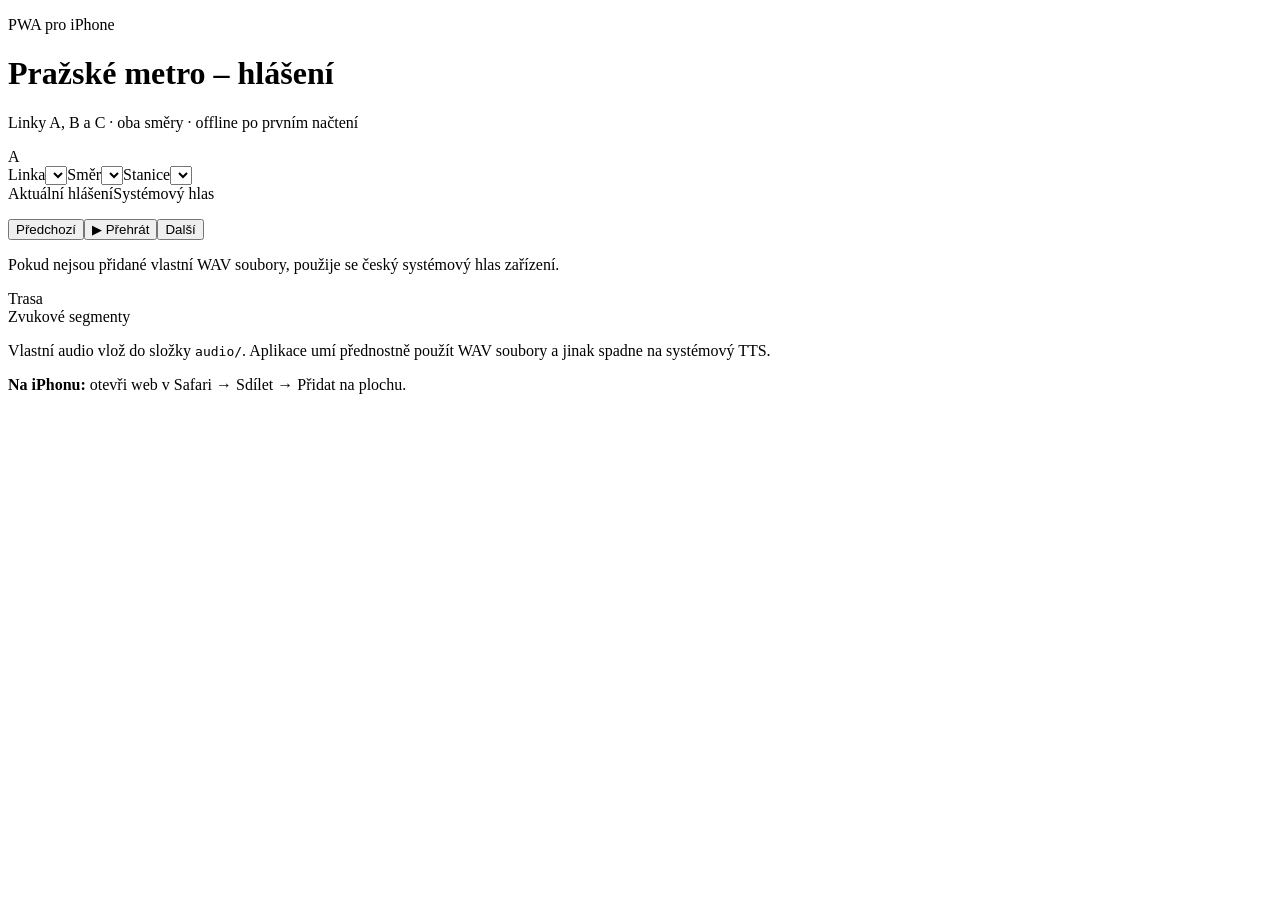
==== index.html @ fe3e3214 "Add PWA page" ====
<!doctype html>
<html lang="cs">
<head>
  <meta charset="utf-8" />
  <meta name="viewport" content="width=device-width, initial-scale=1, viewport-fit=cover" />
  <meta name="theme-color" content="#111827" />
  <meta name="apple-mobile-web-app-capable" content="yes" />
  <meta name="apple-mobile-web-app-status-bar-style" content="black-translucent" />
  <meta name="apple-mobile-web-app-title" content="Metro hlášení" />
  <link rel="manifest" href="manifest.webmanifest" />
  <link rel="apple-touch-icon" href="icons/icon-192.png" />
  <link rel="stylesheet" href="styles.css" />
  <title>Pražské metro – hlášení</title>
</head>
<body>
  <main class="app-shell">
    <header class="hero"><div><p class="eyebrow">PWA pro iPhone</p><h1>Pražské metro – hlášení</h1><p class="muted">Linky A, B a C · oba směry · offline po prvním načtení</p></div><div id="lineBadge" class="line-badge">A</div></header>
    <section class="panel controls"><label>Linka<select id="lineSelect"></select></label><label>Směr<select id="directionSelect"></select></label><label>Stanice<select id="stationSelect"></select></label></section>
    <section class="panel announcement-panel"><div class="panel-head"><span>Aktuální hlášení</span><span id="audioMode" class="chip">Systémový hlas</span></div><p id="announcementText" class="announcement"></p><div class="button-row"><button id="prevBtn" class="secondary">Předchozí</button><button id="playBtn" class="primary">▶ Přehrát</button><button id="nextBtn" class="secondary">Další</button></div><p id="status" class="muted small">Pokud nejsou přidané vlastní WAV soubory, použije se český systémový hlas zařízení.</p></section>
    <section class="panel"><div class="panel-head"><span>Trasa</span><span id="stationCount" class="chip"></span></div><div id="routeList" class="route-list"></div></section>
    <section class="panel"><div class="panel-head"><span>Zvukové segmenty</span></div><div id="sequence" class="sequence"></div><p class="muted small">Vlastní audio vlož do složky <code>audio/</code>. Aplikace umí přednostně použít WAV soubory a jinak spadne na systémový TTS.</p></section>
    <section class="install-note"><strong>Na iPhonu:</strong> otevři web v Safari → Sdílet → Přidat na plochu.</section>
  </main><script src="app.js"></script>
</body></html>
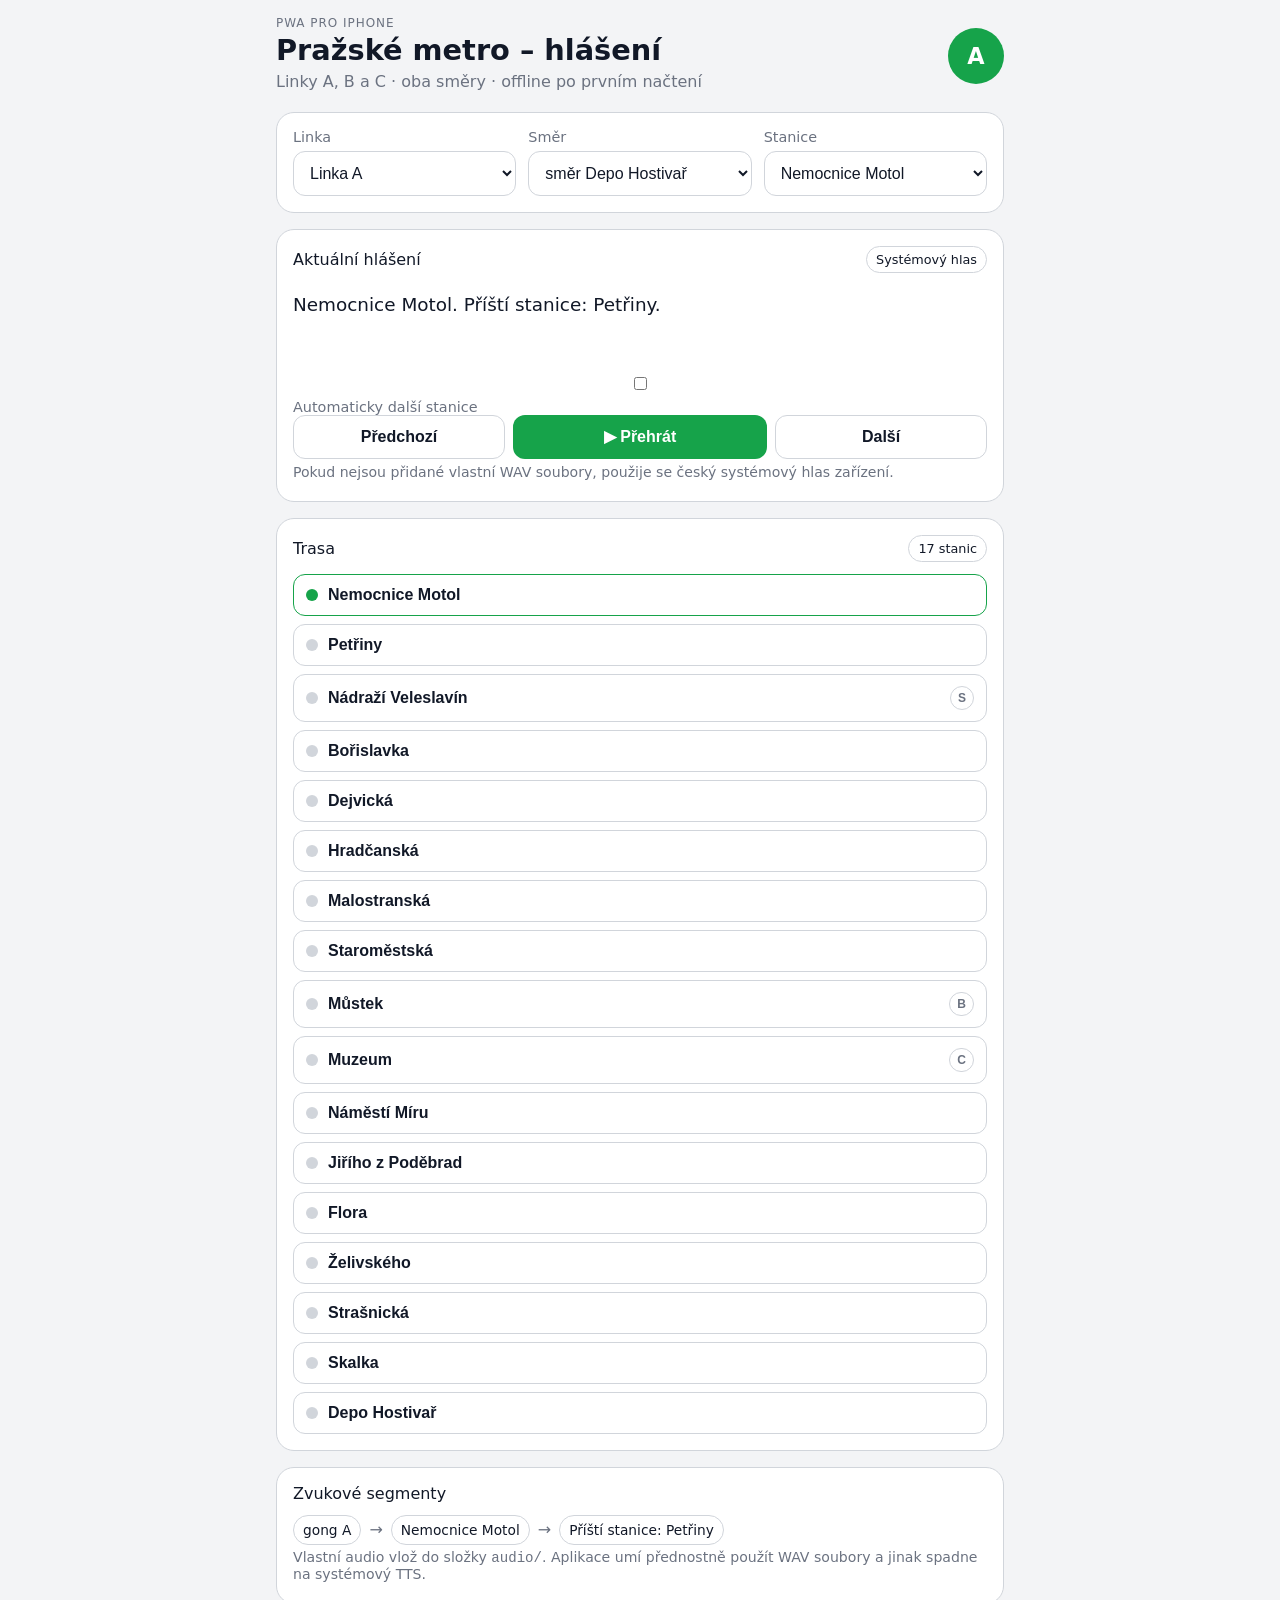
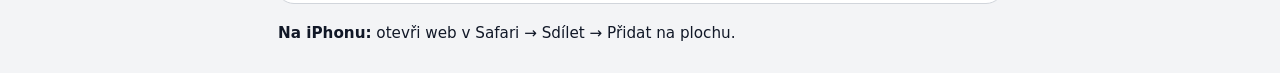
==== commit e5d639b5: "Add auto-next station toggle" ====
--- a/index.html
+++ b/index.html
@@ -16,7 +16,7 @@
   <main class="app-shell">
     <header class="hero"><div><p class="eyebrow">PWA pro iPhone</p><h1>Pražské metro – hlášení</h1><p class="muted">Linky A, B a C · oba směry · offline po prvním načtení</p></div><div id="lineBadge" class="line-badge">A</div></header>
     <section class="panel controls"><label>Linka<select id="lineSelect"></select></label><label>Směr<select id="directionSelect"></select></label><label>Stanice<select id="stationSelect"></select></label></section>
-    <section class="panel announcement-panel"><div class="panel-head"><span>Aktuální hlášení</span><span id="audioMode" class="chip">Systémový hlas</span></div><p id="announcementText" class="announcement"></p><div class="button-row"><button id="prevBtn" class="secondary">Předchozí</button><button id="playBtn" class="primary">▶ Přehrát</button><button id="nextBtn" class="secondary">Další</button></div><p id="status" class="muted small">Pokud nejsou přidané vlastní WAV soubory, použije se český systémový hlas zařízení.</p></section>
+    <section class="panel announcement-panel"><div class="panel-head"><span>Aktuální hlášení</span><span id="audioMode" class="chip">Systémový hlas</span></div><p id="announcementText" class="announcement"></p><label class="auto-next"><input id="autoNext" type="checkbox" /> Automaticky další stanice</label><div class="button-row"><button id="prevBtn" class="secondary">Předchozí</button><button id="playBtn" class="primary">▶ Přehrát</button><button id="nextBtn" class="secondary">Další</button></div><p id="status" class="muted small">Pokud nejsou přidané vlastní WAV soubory, použije se český systémový hlas zařízení.</p></section>
     <section class="panel"><div class="panel-head"><span>Trasa</span><span id="stationCount" class="chip"></span></div><div id="routeList" class="route-list"></div></section>
     <section class="panel"><div class="panel-head"><span>Zvukové segmenty</span></div><div id="sequence" class="sequence"></div><p class="muted small">Vlastní audio vlož do složky <code>audio/</code>. Aplikace umí přednostně použít WAV soubory a jinak spadne na systémový TTS.</p></section>
     <section class="install-note"><strong>Na iPhonu:</strong> otevři web v Safari → Sdílet → Přidat na plochu.</section>
--- a/styles.css
+++ b/styles.css
@@ -0,0 +1 @@
+:root{color-scheme:light dark;--bg:#f3f4f6;--panel:#fff;--text:#111827;--muted:#6b7280;--border:#d1d5db;--accent:#0ea5e9;--accentText:#fff}@media(prefers-color-scheme:dark){:root{--bg:#0b1020;--panel:#111827;--text:#f9fafb;--muted:#9ca3af;--border:#374151}}*{box-sizing:border-box}body{margin:0;font-family:-apple-system,BlinkMacSystemFont,"SF Pro Text",system-ui,sans-serif;background:var(--bg);color:var(--text)}.app-shell{max-width:760px;margin:0 auto;padding:calc(16px + env(safe-area-inset-top)) 16px calc(24px + env(safe-area-inset-bottom));display:grid;gap:16px}.hero{display:flex;align-items:center;justify-content:space-between;gap:16px}.hero h1{margin:.2rem 0;font-size:1.8rem}.eyebrow{margin:0;text-transform:uppercase;letter-spacing:.08em;font-size:.75rem;color:var(--muted)}.muted{color:var(--muted);margin:.3rem 0}.small{font-size:.88rem}.line-badge{width:56px;height:56px;border-radius:50%;display:grid;place-items:center;font-weight:700;font-size:1.4rem;background:var(--accent);color:var(--accentText);flex:0 0 auto}.panel{background:var(--panel);border:1px solid var(--border);border-radius:18px;padding:16px}.controls{display:grid;gap:12px;grid-template-columns:repeat(3,minmax(0,1fr))}label{font-size:.9rem;color:var(--muted);display:grid;gap:6px}select{width:100%;padding:12px;border-radius:12px;border:1px solid var(--border);background:var(--panel);color:var(--text);font-size:1rem}.panel-head{display:flex;justify-content:space-between;align-items:center;gap:12px;margin-bottom:12px}.chip{font-size:.8rem;padding:5px 9px;border-radius:999px;border:1px solid var(--border)}.announcement{font-size:1.15rem;line-height:1.5;min-height:3.5em}.button-row{display:grid;grid-template-columns:1fr 1.2fr 1fr;gap:8px}button{border:0;border-radius:12px;padding:12px 14px;font-size:1rem;font-weight:600}.primary{background:var(--accent);color:var(--accentText)}.secondary{background:transparent;color:var(--text);border:1px solid var(--border)}.route-list{display:grid;gap:8px}.route-item{display:flex;align-items:center;gap:10px;width:100%;padding:11px 12px;border-radius:12px;border:1px solid var(--border);background:transparent;color:var(--text);text-align:left}.route-dot{width:12px;height:12px;border-radius:50%;background:var(--border);flex:0 0 auto}.route-item.active{border-color:var(--accent)}.route-item.active .route-dot{background:var(--accent)}.route-name{flex:1}.transfer{font-size:.75rem;padding:4px 7px;border-radius:999px;border:1px solid var(--border);color:var(--muted)}.sequence{display:flex;flex-wrap:wrap;gap:8px;align-items:center}.segment{font-size:.86rem;padding:6px 9px;border-radius:999px;border:1px solid var(--border)}.arrow{color:var(--muted)}.install-note{font-size:.95rem;padding:4px 2px 8px}code{font-family:ui-monospace,SFMono-Regular,Menlo,monospace}@media(max-width:620px){.controls{grid-template-columns:1fr}.button-row{grid-template-columns:1fr}.hero h1{font-size:1.5rem}}
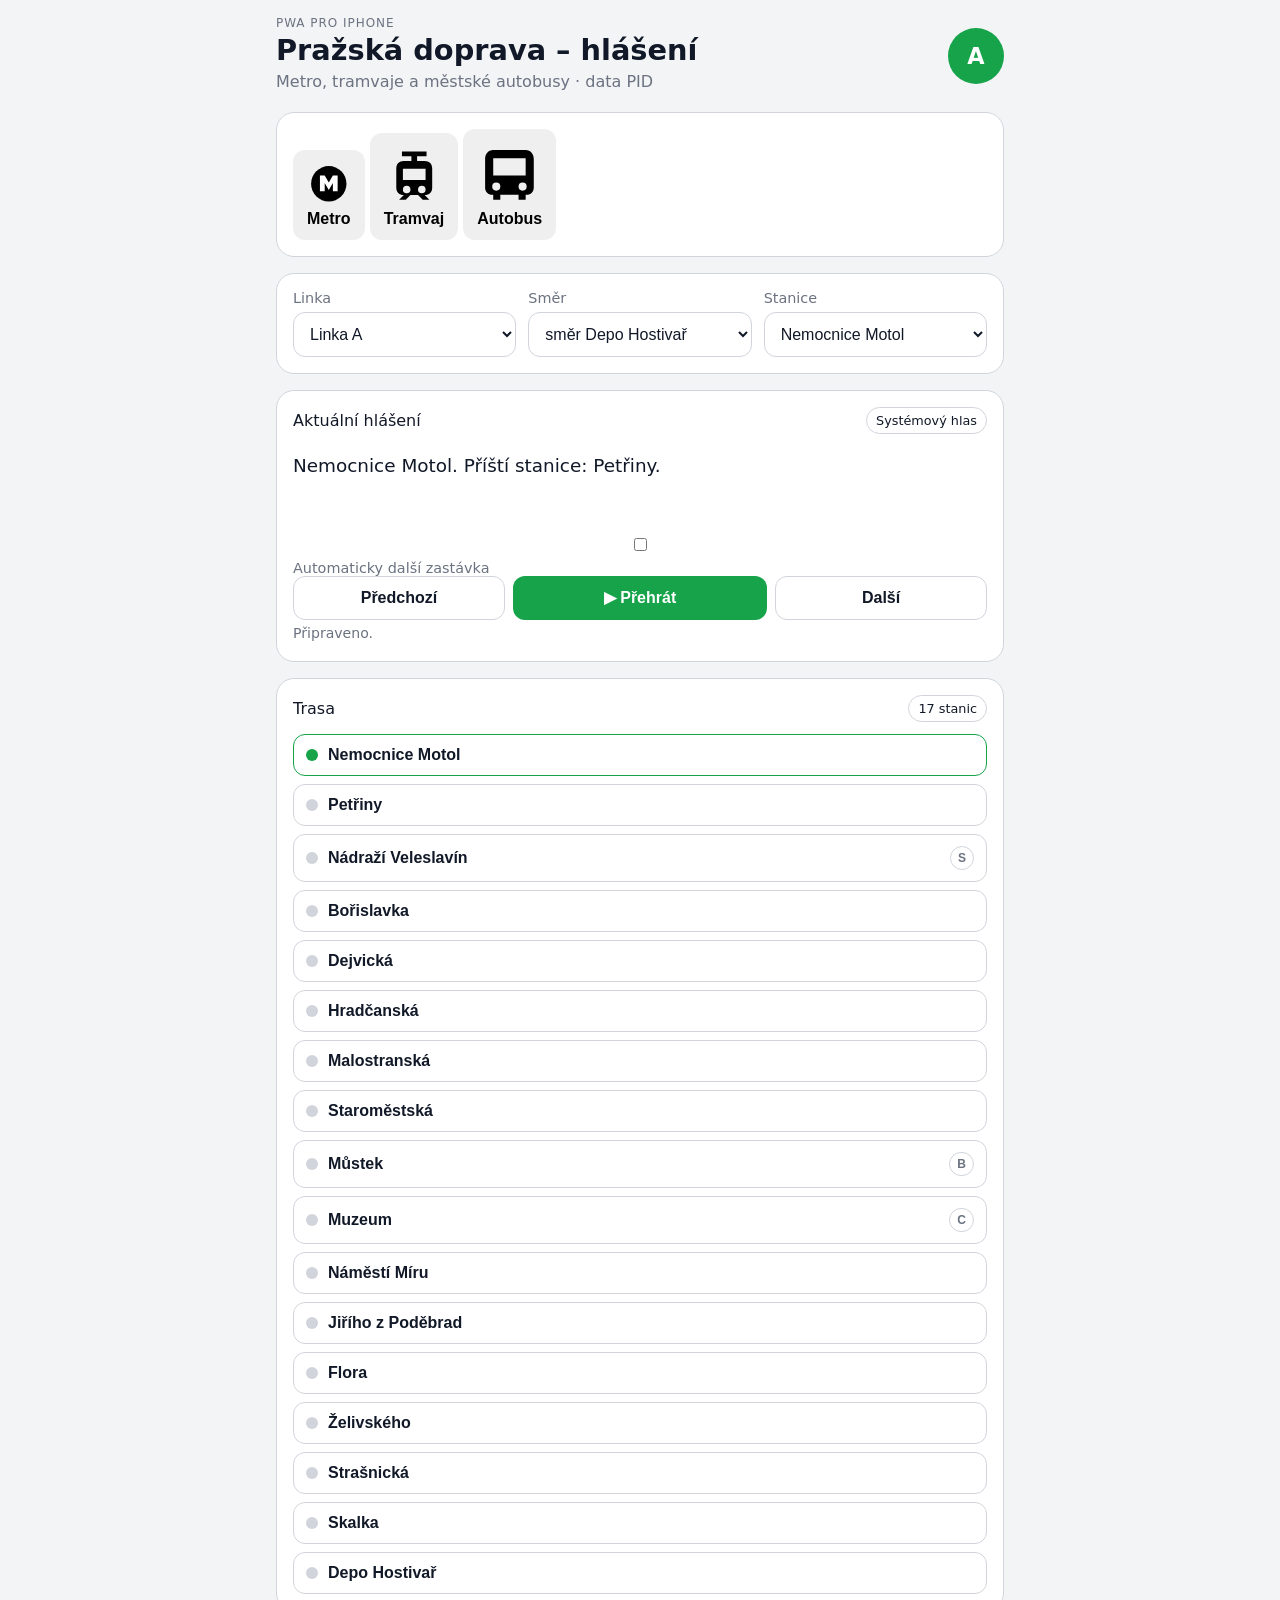
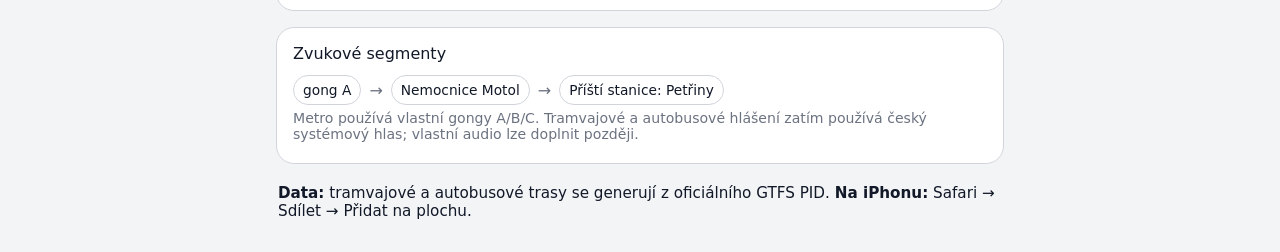
==== commit e2c6a803: "Add pictogram transport mode selector" ====
--- a/index.html
+++ b/index.html
@@ -6,19 +6,34 @@
   <meta name="theme-color" content="#111827" />
   <meta name="apple-mobile-web-app-capable" content="yes" />
   <meta name="apple-mobile-web-app-status-bar-style" content="black-translucent" />
-  <meta name="apple-mobile-web-app-title" content="Metro hlášení" />
+  <meta name="apple-mobile-web-app-title" content="Pražská doprava" />
   <link rel="manifest" href="manifest.webmanifest" />
   <link rel="apple-touch-icon" href="icons/icon-192.png" />
   <link rel="stylesheet" href="styles.css" />
-  <title>Pražské metro – hlášení</title>
+  <title>Pražská doprava – hlášení</title>
 </head>
 <body>
   <main class="app-shell">
-    <header class="hero"><div><p class="eyebrow">PWA pro iPhone</p><h1>Pražské metro – hlášení</h1><p class="muted">Linky A, B a C · oba směry · offline po prvním načtení</p></div><div id="lineBadge" class="line-badge">A</div></header>
-    <section class="panel controls"><label>Linka<select id="lineSelect"></select></label><label>Směr<select id="directionSelect"></select></label><label>Stanice<select id="stationSelect"></select></label></section>
-    <section class="panel announcement-panel"><div class="panel-head"><span>Aktuální hlášení</span><span id="audioMode" class="chip">Systémový hlas</span></div><p id="announcementText" class="announcement"></p><label class="auto-next"><input id="autoNext" type="checkbox" /> Automaticky další stanice</label><div class="button-row"><button id="prevBtn" class="secondary">Předchozí</button><button id="playBtn" class="primary">▶ Přehrát</button><button id="nextBtn" class="secondary">Další</button></div><p id="status" class="muted small">Pokud nejsou přidané vlastní WAV soubory, použije se český systémový hlas zařízení.</p></section>
+    <header class="hero"><div><p class="eyebrow">PWA pro iPhone</p><h1>Pražská doprava – hlášení</h1><p class="muted">Metro, tramvaje a městské autobusy · data PID</p></div><div id="lineBadge" class="line-badge">A</div></header>
+
+    <section class="panel mode-panel" aria-label="Dopravní prostředek">
+      <div class="mode-picker">
+        <button class="mode-btn active" data-mode="metro" type="button" aria-label="Metro">
+          <svg viewBox="0 0 64 64" aria-hidden="true"><circle cx="32" cy="32" r="26" fill="currentColor"/><path d="M19 43V20h7l6 10 6-10h7v23h-7V31l-6 10-6-10v12z" fill="white"/></svg><span>Metro</span>
+        </button>
+        <button class="mode-btn" data-mode="tram" type="button" aria-label="Tramvaj">
+          <svg viewBox="0 0 64 64" aria-hidden="true"><path d="M19 7h26v5H35v5h8c5 0 8 3 8 8v20c0 5-3 8-8 8l5 5h-7l-5-5h-8l-5 5h-7l5-5c-5 0-8-3-8-8V25c0-5 3-8 8-8h8v-5H19zm1 18v12h24V25zm4 18a4 4 0 1 0 0 8 4 4 0 0 0 0-8m16 0a4 4 0 1 0 0 8 4 4 0 0 0 0-8" fill="currentColor"/></svg><span>Tramvaj</span>
+        </button>
+        <button class="mode-btn" data-mode="bus" type="button" aria-label="Autobus">
+          <svg viewBox="0 0 64 64" aria-hidden="true"><path d="M16 9h32c5 0 8 4 8 9v28c0 4-3 7-7 7h-1v5h-7v-5H23v5h-7v-5h-1c-4 0-7-3-7-7V18c0-5 3-9 8-9m0 8v17h32V17zm3 24a4 4 0 1 0 0 8 4 4 0 0 0 0-8m26 0a4 4 0 1 0 0 8 4 4 0 0 0 0-8" fill="currentColor"/></svg><span>Autobus</span>
+        </button>
+      </div>
+    </section>
+
+    <section class="panel controls"><label>Linka<select id="lineSelect"></select></label><label>Směr<select id="directionSelect"></select></label><label id="stopLabel">Stanice<select id="stationSelect"></select></label></section>
+    <section class="panel announcement-panel"><div class="panel-head"><span>Aktuální hlášení</span><span id="audioMode" class="chip">Systémový hlas</span></div><p id="announcementText" class="announcement"></p><label class="auto-next"><input id="autoNext" type="checkbox" /> Automaticky další zastávka</label><div class="button-row"><button id="prevBtn" class="secondary">Předchozí</button><button id="playBtn" class="primary">▶ Přehrát</button><button id="nextBtn" class="secondary">Další</button></div><p id="status" class="muted small">Připraveno.</p></section>
     <section class="panel"><div class="panel-head"><span>Trasa</span><span id="stationCount" class="chip"></span></div><div id="routeList" class="route-list"></div></section>
-    <section class="panel"><div class="panel-head"><span>Zvukové segmenty</span></div><div id="sequence" class="sequence"></div><p class="muted small">Vlastní audio vlož do složky <code>audio/</code>. Aplikace umí přednostně použít WAV soubory a jinak spadne na systémový TTS.</p></section>
-    <section class="install-note"><strong>Na iPhonu:</strong> otevři web v Safari → Sdílet → Přidat na plochu.</section>
+    <section class="panel"><div class="panel-head"><span>Zvukové segmenty</span></div><div id="sequence" class="sequence"></div><p class="muted small">Metro používá vlastní gongy A/B/C. Tramvajové a autobusové hlášení zatím používá český systémový hlas; vlastní audio lze doplnit později.</p></section>
+    <section class="install-note"><strong>Data:</strong> tramvajové a autobusové trasy se generují z oficiálního GTFS PID. <strong>Na iPhonu:</strong> Safari → Sdílet → Přidat na plochu.</section>
   </main><script src="app.js"></script>
 </body></html>
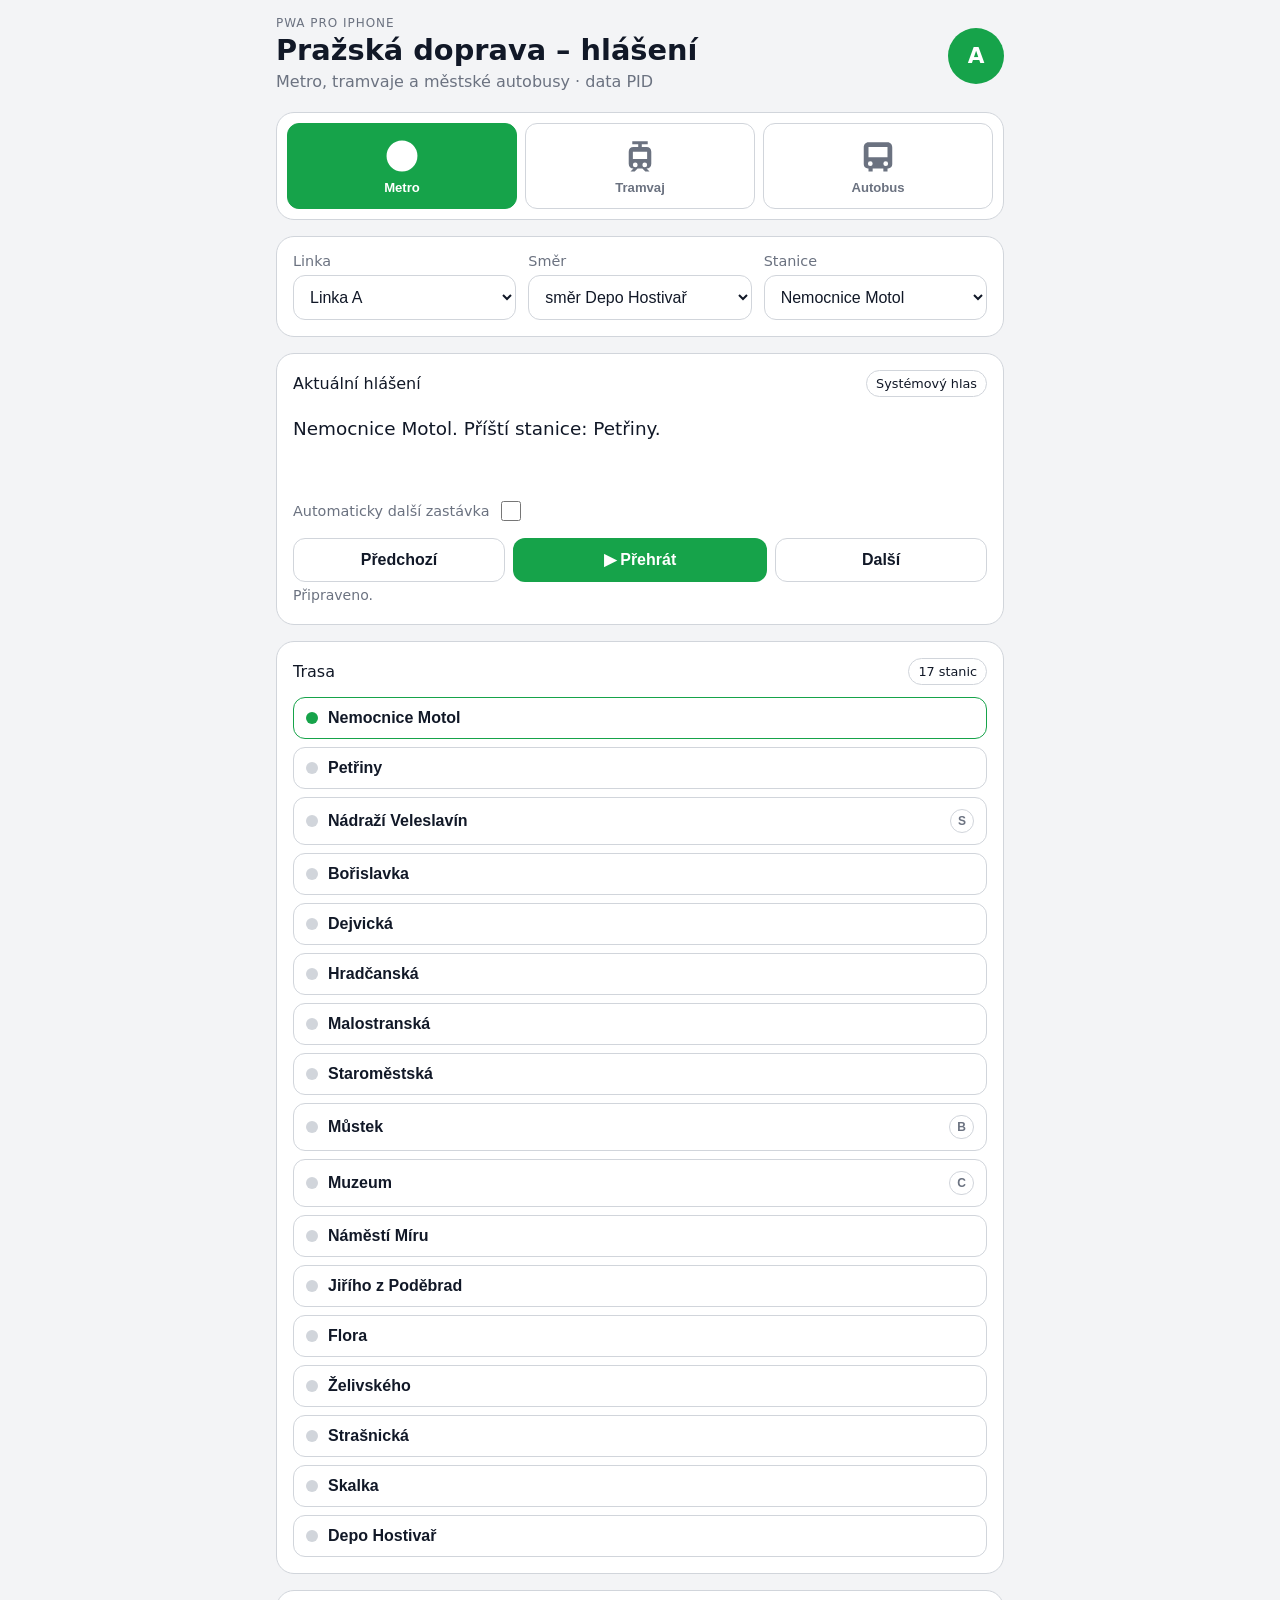
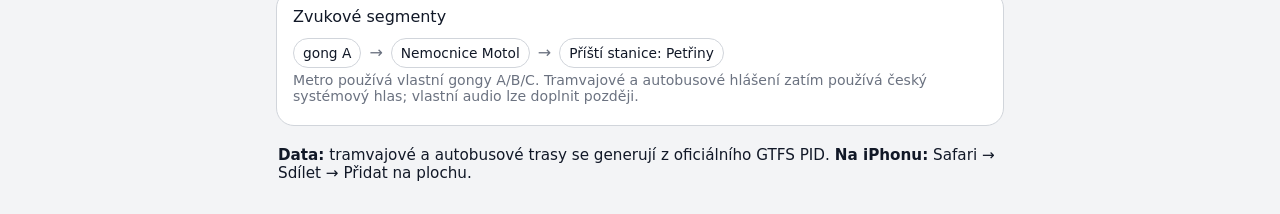
==== commit 67a97485: "Use iOS-style auto-next switch" ====
--- a/index.html
+++ b/index.html
@@ -31,7 +31,7 @@
     </section>
 
     <section class="panel controls"><label>Linka<select id="lineSelect"></select></label><label>Směr<select id="directionSelect"></select></label><label id="stopLabel">Stanice<select id="stationSelect"></select></label></section>
-    <section class="panel announcement-panel"><div class="panel-head"><span>Aktuální hlášení</span><span id="audioMode" class="chip">Systémový hlas</span></div><p id="announcementText" class="announcement"></p><label class="auto-next"><input id="autoNext" type="checkbox" /> Automaticky další zastávka</label><div class="button-row"><button id="prevBtn" class="secondary">Předchozí</button><button id="playBtn" class="primary">▶ Přehrát</button><button id="nextBtn" class="secondary">Další</button></div><p id="status" class="muted small">Připraveno.</p></section>
+    <section class="panel announcement-panel"><div class="panel-head"><span>Aktuální hlášení</span><span id="audioMode" class="chip">Systémový hlas</span></div><p id="announcementText" class="announcement"></p><label class="auto-next"><span>Automaticky další zastávka</span><span class="ios-switch"><input id="autoNext" type="checkbox" role="switch" aria-label="Automaticky další zastávka"/><span class="ios-slider" aria-hidden="true"></span></span></label><div class="button-row"><button id="prevBtn" class="secondary">Předchozí</button><button id="playBtn" class="primary">▶ Přehrát</button><button id="nextBtn" class="secondary">Další</button></div><p id="status" class="muted small">Připraveno.</p></section>
     <section class="panel"><div class="panel-head"><span>Trasa</span><span id="stationCount" class="chip"></span></div><div id="routeList" class="route-list"></div></section>
     <section class="panel"><div class="panel-head"><span>Zvukové segmenty</span></div><div id="sequence" class="sequence"></div><p class="muted small">Metro používá vlastní gongy A/B/C. Tramvajové a autobusové hlášení zatím používá český systémový hlas; vlastní audio lze doplnit později.</p></section>
     <section class="install-note"><strong>Data:</strong> tramvajové a autobusové trasy se generují z oficiálního GTFS PID. <strong>Na iPhonu:</strong> Safari → Sdílet → Přidat na plochu.</section>
--- a/styles.css
+++ b/styles.css
@@ -1 +1 @@
-:root{color-scheme:light dark;--bg:#f3f4f6;--panel:#fff;--text:#111827;--muted:#6b7280;--border:#d1d5db;--accent:#0ea5e9;--accentText:#fff}@media(prefers-color-scheme:dark){:root{--bg:#0b1020;--panel:#111827;--text:#f9fafb;--muted:#9ca3af;--border:#374151}}*{box-sizing:border-box}body{margin:0;font-family:-apple-system,BlinkMacSystemFont,"SF Pro Text",system-ui,sans-serif;background:var(--bg);color:var(--text)}.app-shell{max-width:760px;margin:0 auto;padding:calc(16px + env(safe-area-inset-top)) 16px calc(24px + env(safe-area-inset-bottom));display:grid;gap:16px}.hero{display:flex;align-items:center;justify-content:space-between;gap:16px}.hero h1{margin:.2rem 0;font-size:1.8rem}.eyebrow{margin:0;text-transform:uppercase;letter-spacing:.08em;font-size:.75rem;color:var(--muted)}.muted{color:var(--muted);margin:.3rem 0}.small{font-size:.88rem}.line-badge{width:56px;height:56px;border-radius:50%;display:grid;place-items:center;font-weight:700;font-size:1.4rem;background:var(--accent);color:var(--accentText);flex:0 0 auto}.panel{background:var(--panel);border:1px solid var(--border);border-radius:18px;padding:16px}.controls{display:grid;gap:12px;grid-template-columns:repeat(3,minmax(0,1fr))}label{font-size:.9rem;color:var(--muted);display:grid;gap:6px}select{width:100%;padding:12px;border-radius:12px;border:1px solid var(--border);background:var(--panel);color:var(--text);font-size:1rem}.panel-head{display:flex;justify-content:space-between;align-items:center;gap:12px;margin-bottom:12px}.chip{font-size:.8rem;padding:5px 9px;border-radius:999px;border:1px solid var(--border)}.announcement{font-size:1.15rem;line-height:1.5;min-height:3.5em}.button-row{display:grid;grid-template-columns:1fr 1.2fr 1fr;gap:8px}button{border:0;border-radius:12px;padding:12px 14px;font-size:1rem;font-weight:600}.primary{background:var(--accent);color:var(--accentText)}.secondary{background:transparent;color:var(--text);border:1px solid var(--border)}.route-list{display:grid;gap:8px}.route-item{display:flex;align-items:center;gap:10px;width:100%;padding:11px 12px;border-radius:12px;border:1px solid var(--border);background:transparent;color:var(--text);text-align:left}.route-dot{width:12px;height:12px;border-radius:50%;background:var(--border);flex:0 0 auto}.route-item.active{border-color:var(--accent)}.route-item.active .route-dot{background:var(--accent)}.route-name{flex:1}.transfer{font-size:.75rem;padding:4px 7px;border-radius:999px;border:1px solid var(--border);color:var(--muted)}.sequence{display:flex;flex-wrap:wrap;gap:8px;align-items:center}.segment{font-size:.86rem;padding:6px 9px;border-radius:999px;border:1px solid var(--border)}.arrow{color:var(--muted)}.install-note{font-size:.95rem;padding:4px 2px 8px}code{font-family:ui-monospace,SFMono-Regular,Menlo,monospace}@media(max-width:620px){.controls{grid-template-columns:1fr}.button-row{grid-template-columns:1fr}.hero h1{font-size:1.5rem}}
+:root{color-scheme:light dark;--bg:#f3f4f6;--panel:#fff;--text:#111827;--muted:#6b7280;--border:#d1d5db;--accent:#0ea5e9;--accentText:#fff}@media(prefers-color-scheme:dark){:root{--bg:#0b1020;--panel:#111827;--text:#f9fafb;--muted:#9ca3af;--border:#374151}}*{box-sizing:border-box}body{margin:0;font-family:-apple-system,BlinkMacSystemFont,"SF Pro Text",system-ui,sans-serif;background:var(--bg);color:var(--text)}.app-shell{max-width:760px;margin:0 auto;padding:calc(16px + env(safe-area-inset-top)) 16px calc(24px + env(safe-area-inset-bottom));display:grid;gap:16px}.hero{display:flex;align-items:center;justify-content:space-between;gap:16px}.hero h1{margin:.2rem 0;font-size:1.8rem}.eyebrow{margin:0;text-transform:uppercase;letter-spacing:.08em;font-size:.75rem;color:var(--muted)}.muted{color:var(--muted);margin:.3rem 0}.small{font-size:.88rem}.line-badge{min-width:56px;height:56px;padding:0 12px;border-radius:28px;display:grid;place-items:center;font-weight:700;font-size:1.35rem;background:var(--accent);color:var(--accentText);flex:0 0 auto}.panel{background:var(--panel);border:1px solid var(--border);border-radius:18px;padding:16px}.mode-panel{padding:10px}.mode-picker{display:grid;grid-template-columns:repeat(3,1fr);gap:8px}.mode-btn{display:flex;flex-direction:column;align-items:center;justify-content:center;gap:5px;min-height:86px;background:transparent;color:var(--muted);border:1px solid var(--border);padding:8px}.mode-btn svg{width:38px;height:38px}.mode-btn span{font-size:.82rem}.mode-btn.active{background:var(--accent);color:#fff;border-color:var(--accent)}.controls{display:grid;gap:12px;grid-template-columns:repeat(3,minmax(0,1fr))}label{font-size:.9rem;color:var(--muted);display:grid;gap:6px}select{width:100%;padding:12px;border-radius:12px;border:1px solid var(--border);background:var(--panel);color:var(--text);font-size:1rem}.panel-head{display:flex;justify-content:space-between;align-items:center;gap:12px;margin-bottom:12px}.chip{font-size:.8rem;padding:5px 9px;border-radius:999px;border:1px solid var(--border)}.announcement{font-size:1.15rem;line-height:1.5;min-height:3.5em}.auto-next{display:flex;grid-template-columns:auto 1fr;align-items:center;gap:8px;margin:8px 0 14px}.auto-next input{width:20px;height:20px}.button-row{display:grid;grid-template-columns:1fr 1.2fr 1fr;gap:8px}button{border:0;border-radius:12px;padding:12px 14px;font-size:1rem;font-weight:600}.primary{background:var(--accent);color:var(--accentText)}.secondary{background:transparent;color:var(--text);border:1px solid var(--border)}.route-list{display:grid;gap:8px}.route-item{display:flex;align-items:center;gap:10px;width:100%;padding:11px 12px;border-radius:12px;border:1px solid var(--border);background:transparent;color:var(--text);text-align:left}.route-dot{width:12px;height:12px;border-radius:50%;background:var(--border);flex:0 0 auto}.route-item.active{border-color:var(--accent)}.route-item.active .route-dot{background:var(--accent)}.route-name{flex:1}.transfer{font-size:.75rem;padding:4px 7px;border-radius:999px;border:1px solid var(--border);color:var(--muted)}.sequence{display:flex;flex-wrap:wrap;gap:8px;align-items:center}.segment{font-size:.86rem;padding:6px 9px;border-radius:999px;border:1px solid var(--border)}.arrow{color:var(--muted)}.install-note{font-size:.95rem;padding:4px 2px 8px}code{font-family:ui-monospace,SFMono-Regular,Menlo,monospace}@media(max-width:620px){.controls{grid-template-columns:1fr}.button-row{grid-template-columns:1fr}.hero h1{font-size:1.5rem}.mode-btn{min-height:76px}.mode-btn svg{width:32px;height:32px}}
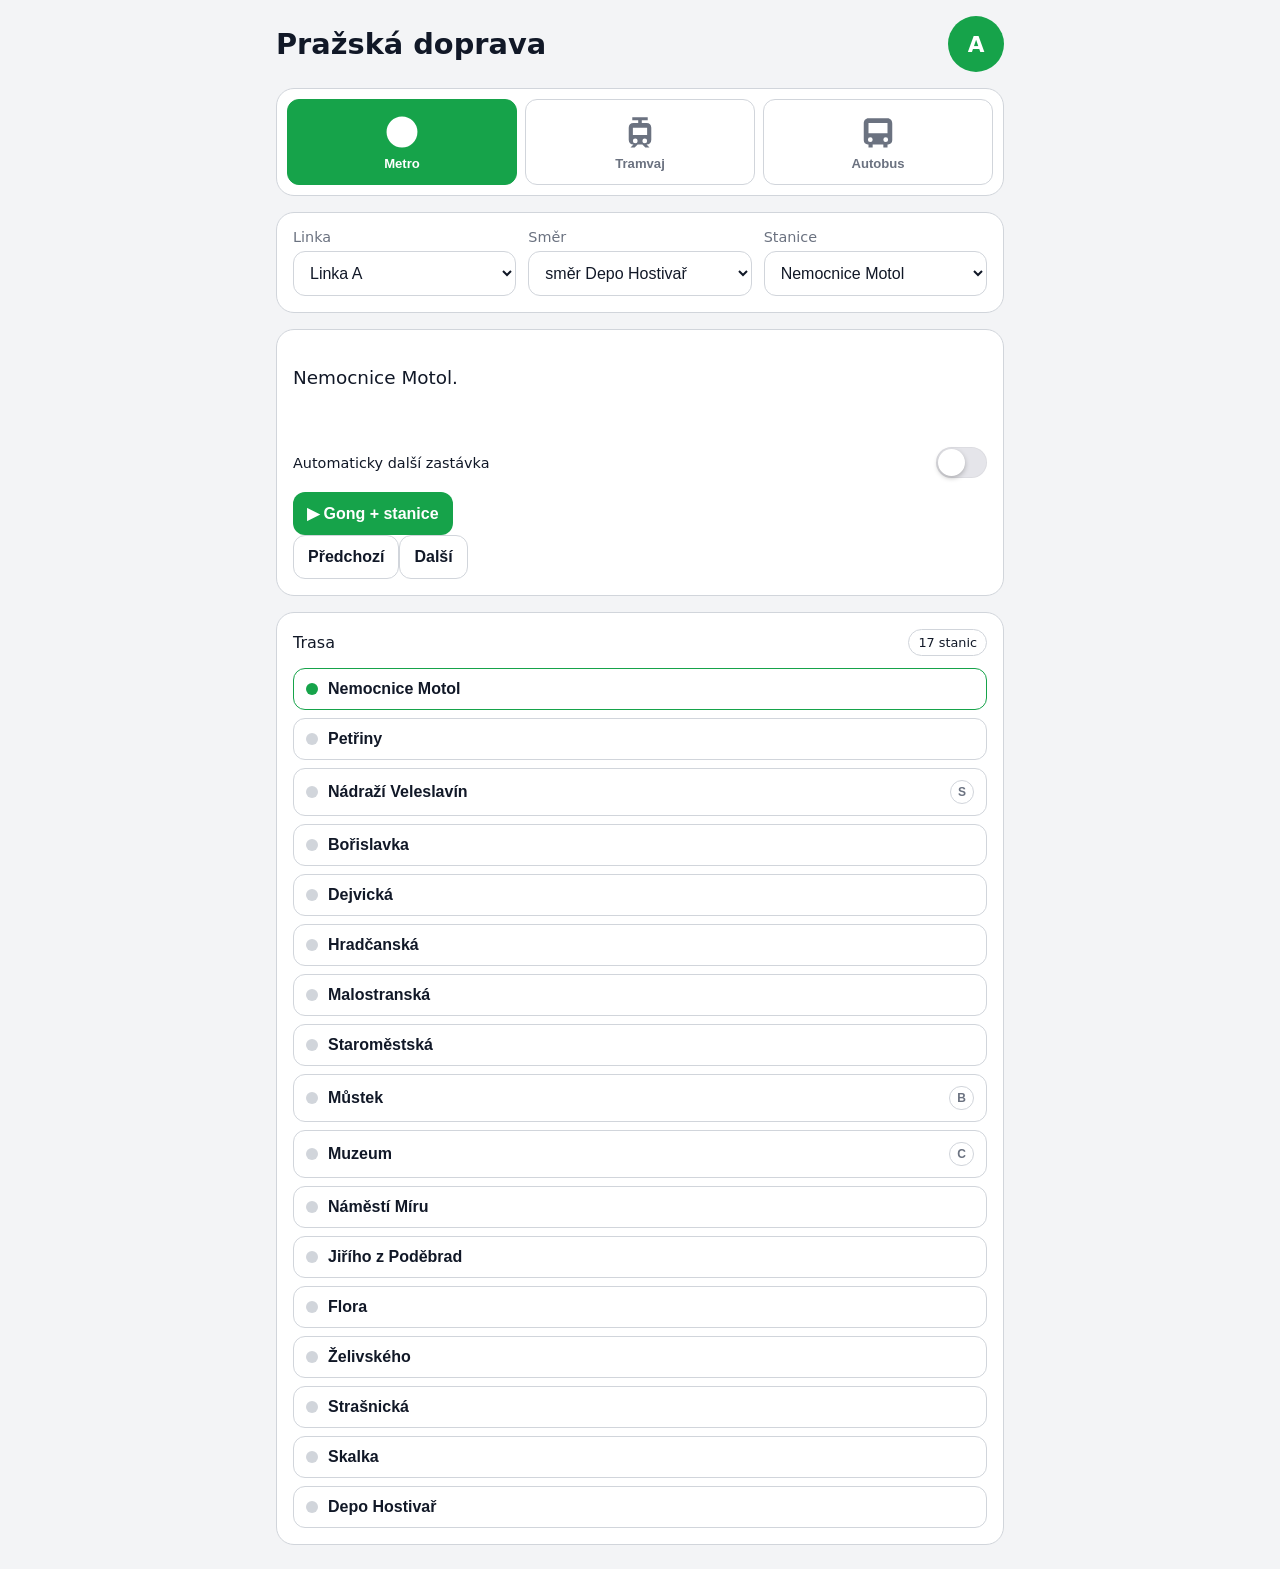
==== commit 1d0c0ce6: "Simplify interface and enlarge announcement button" ====
--- a/index.html
+++ b/index.html
@@ -14,7 +14,7 @@
 </head>
 <body>
   <main class="app-shell">
-    <header class="hero"><div><p class="eyebrow">PWA pro iPhone</p><h1>Pražská doprava – hlášení</h1><p class="muted">Metro, tramvaje a městské autobusy · data PID</p></div><div id="lineBadge" class="line-badge">A</div></header>
+    <header class="hero"><h1>Pražská doprava</h1><div id="lineBadge" class="line-badge">A</div></header>
 
     <section class="panel mode-panel" aria-label="Dopravní prostředek">
       <div class="mode-picker">
@@ -31,9 +31,15 @@
     </section>
 
     <section class="panel controls"><label>Linka<select id="lineSelect"></select></label><label>Směr<select id="directionSelect"></select></label><label id="stopLabel">Stanice<select id="stationSelect"></select></label></section>
-    <section class="panel announcement-panel"><div class="panel-head"><span>Aktuální hlášení</span><span id="audioMode" class="chip">Systémový hlas</span></div><p id="announcementText" class="announcement"></p><label class="auto-next"><span>Automaticky další zastávka</span><span class="ios-switch"><input id="autoNext" type="checkbox" role="switch" aria-label="Automaticky další zastávka"/><span class="ios-slider" aria-hidden="true"></span></span></label><div class="button-row"><button id="prevBtn" class="secondary">Předchozí</button><button id="playBtn" class="primary">▶ Přehrát</button><button id="nextBtn" class="secondary">Další</button></div><p id="status" class="muted small">Připraveno.</p></section>
+
+    <section class="panel announcement-panel">
+      <p id="announcementText" class="announcement"></p>
+      <label class="auto-next"><span>Automaticky další zastávka</span><span class="ios-switch"><input id="autoNext" type="checkbox" role="switch" aria-label="Automaticky další zastávka"/><span class="ios-slider" aria-hidden="true"></span></span></label>
+      <div class="play-zone"><button id="playBtn" class="primary play-main">Spustit hlášení</button></div>
+      <div class="nav-row"><button id="prevBtn" class="secondary">Předchozí</button><button id="nextBtn" class="secondary">Další</button></div>
+      <span id="audioMode" hidden></span><p id="status" hidden></p><div id="sequence" hidden></div>
+    </section>
+
     <section class="panel"><div class="panel-head"><span>Trasa</span><span id="stationCount" class="chip"></span></div><div id="routeList" class="route-list"></div></section>
-    <section class="panel"><div class="panel-head"><span>Zvukové segmenty</span></div><div id="sequence" class="sequence"></div><p class="muted small">Metro používá vlastní gongy A/B/C. Tramvajové a autobusové hlášení zatím používá český systémový hlas; vlastní audio lze doplnit později.</p></section>
-    <section class="install-note"><strong>Data:</strong> tramvajové a autobusové trasy se generují z oficiálního GTFS PID. <strong>Na iPhonu:</strong> Safari → Sdílet → Přidat na plochu.</section>
   </main><script src="app.js"></script>
 </body></html>
--- a/styles.css
+++ b/styles.css
@@ -1 +1 @@
-:root{color-scheme:light dark;--bg:#f3f4f6;--panel:#fff;--text:#111827;--muted:#6b7280;--border:#d1d5db;--accent:#0ea5e9;--accentText:#fff}@media(prefers-color-scheme:dark){:root{--bg:#0b1020;--panel:#111827;--text:#f9fafb;--muted:#9ca3af;--border:#374151}}*{box-sizing:border-box}body{margin:0;font-family:-apple-system,BlinkMacSystemFont,"SF Pro Text",system-ui,sans-serif;background:var(--bg);color:var(--text)}.app-shell{max-width:760px;margin:0 auto;padding:calc(16px + env(safe-area-inset-top)) 16px calc(24px + env(safe-area-inset-bottom));display:grid;gap:16px}.hero{display:flex;align-items:center;justify-content:space-between;gap:16px}.hero h1{margin:.2rem 0;font-size:1.8rem}.eyebrow{margin:0;text-transform:uppercase;letter-spacing:.08em;font-size:.75rem;color:var(--muted)}.muted{color:var(--muted);margin:.3rem 0}.small{font-size:.88rem}.line-badge{min-width:56px;height:56px;padding:0 12px;border-radius:28px;display:grid;place-items:center;font-weight:700;font-size:1.35rem;background:var(--accent);color:var(--accentText);flex:0 0 auto}.panel{background:var(--panel);border:1px solid var(--border);border-radius:18px;padding:16px}.mode-panel{padding:10px}.mode-picker{display:grid;grid-template-columns:repeat(3,1fr);gap:8px}.mode-btn{display:flex;flex-direction:column;align-items:center;justify-content:center;gap:5px;min-height:86px;background:transparent;color:var(--muted);border:1px solid var(--border);padding:8px}.mode-btn svg{width:38px;height:38px}.mode-btn span{font-size:.82rem}.mode-btn.active{background:var(--accent);color:#fff;border-color:var(--accent)}.controls{display:grid;gap:12px;grid-template-columns:repeat(3,minmax(0,1fr))}label{font-size:.9rem;color:var(--muted);display:grid;gap:6px}select{width:100%;padding:12px;border-radius:12px;border:1px solid var(--border);background:var(--panel);color:var(--text);font-size:1rem}.panel-head{display:flex;justify-content:space-between;align-items:center;gap:12px;margin-bottom:12px}.chip{font-size:.8rem;padding:5px 9px;border-radius:999px;border:1px solid var(--border)}.announcement{font-size:1.15rem;line-height:1.5;min-height:3.5em}.auto-next{display:flex;grid-template-columns:auto 1fr;align-items:center;gap:8px;margin:8px 0 14px}.auto-next input{width:20px;height:20px}.button-row{display:grid;grid-template-columns:1fr 1.2fr 1fr;gap:8px}button{border:0;border-radius:12px;padding:12px 14px;font-size:1rem;font-weight:600}.primary{background:var(--accent);color:var(--accentText)}.secondary{background:transparent;color:var(--text);border:1px solid var(--border)}.route-list{display:grid;gap:8px}.route-item{display:flex;align-items:center;gap:10px;width:100%;padding:11px 12px;border-radius:12px;border:1px solid var(--border);background:transparent;color:var(--text);text-align:left}.route-dot{width:12px;height:12px;border-radius:50%;background:var(--border);flex:0 0 auto}.route-item.active{border-color:var(--accent)}.route-item.active .route-dot{background:var(--accent)}.route-name{flex:1}.transfer{font-size:.75rem;padding:4px 7px;border-radius:999px;border:1px solid var(--border);color:var(--muted)}.sequence{display:flex;flex-wrap:wrap;gap:8px;align-items:center}.segment{font-size:.86rem;padding:6px 9px;border-radius:999px;border:1px solid var(--border)}.arrow{color:var(--muted)}.install-note{font-size:.95rem;padding:4px 2px 8px}code{font-family:ui-monospace,SFMono-Regular,Menlo,monospace}@media(max-width:620px){.controls{grid-template-columns:1fr}.button-row{grid-template-columns:1fr}.hero h1{font-size:1.5rem}.mode-btn{min-height:76px}.mode-btn svg{width:32px;height:32px}}
+:root{color-scheme:light dark;--bg:#f3f4f6;--panel:#fff;--text:#111827;--muted:#6b7280;--border:#d1d5db;--accent:#0ea5e9;--accentText:#fff}@media(prefers-color-scheme:dark){:root{--bg:#0b1020;--panel:#111827;--text:#f9fafb;--muted:#9ca3af;--border:#374151}}*{box-sizing:border-box}body{margin:0;font-family:-apple-system,BlinkMacSystemFont,"SF Pro Text",system-ui,sans-serif;background:var(--bg);color:var(--text)}.app-shell{max-width:760px;margin:0 auto;padding:calc(16px + env(safe-area-inset-top)) 16px calc(24px + env(safe-area-inset-bottom));display:grid;gap:16px}.hero{display:flex;align-items:center;justify-content:space-between;gap:16px}.hero h1{margin:.2rem 0;font-size:1.8rem}.eyebrow{margin:0;text-transform:uppercase;letter-spacing:.08em;font-size:.75rem;color:var(--muted)}.muted{color:var(--muted);margin:.3rem 0}.small{font-size:.88rem}.line-badge{min-width:56px;height:56px;padding:0 12px;border-radius:28px;display:grid;place-items:center;font-weight:700;font-size:1.35rem;background:var(--accent);color:var(--accentText);flex:0 0 auto}.panel{background:var(--panel);border:1px solid var(--border);border-radius:18px;padding:16px}.mode-panel{padding:10px}.mode-picker{display:grid;grid-template-columns:repeat(3,1fr);gap:8px}.mode-btn{display:flex;flex-direction:column;align-items:center;justify-content:center;gap:5px;min-height:86px;background:transparent;color:var(--muted);border:1px solid var(--border);padding:8px}.mode-btn svg{width:38px;height:38px}.mode-btn span{font-size:.82rem}.mode-btn.active{background:var(--accent);color:#fff;border-color:var(--accent)}.controls{display:grid;gap:12px;grid-template-columns:repeat(3,minmax(0,1fr))}label{font-size:.9rem;color:var(--muted);display:grid;gap:6px}select{width:100%;padding:12px;border-radius:12px;border:1px solid var(--border);background:var(--panel);color:var(--text);font-size:1rem}.panel-head{display:flex;justify-content:space-between;align-items:center;gap:12px;margin-bottom:12px}.chip{font-size:.8rem;padding:5px 9px;border-radius:999px;border:1px solid var(--border)}.announcement{font-size:1.15rem;line-height:1.5;min-height:3.5em}.auto-next{display:flex;align-items:center;justify-content:space-between;gap:16px;margin:8px 0 14px;color:var(--text);cursor:pointer}.ios-switch{position:relative;display:inline-block;width:51px;height:31px;flex:0 0 51px}.ios-switch input{position:absolute;opacity:0;width:1px;height:1px}.ios-slider{position:absolute;inset:0;border-radius:999px;background:#e5e5ea;transition:background .2s ease;box-shadow:inset 0 0 0 1px rgba(0,0,0,.04)}.ios-slider:before{content:"";position:absolute;width:27px;height:27px;left:2px;top:2px;border-radius:50%;background:#fff;box-shadow:0 2px 5px rgba(0,0,0,.25);transition:transform .2s cubic-bezier(.4,0,.2,1)}.ios-switch input:checked+.ios-slider{background:#34c759}.ios-switch input:checked+.ios-slider:before{transform:translateX(20px)}.ios-switch input:focus-visible+.ios-slider{outline:3px solid color-mix(in srgb,var(--accent) 45%,transparent);outline-offset:2px}@media(prefers-color-scheme:dark){.ios-slider{background:#39393d}}.button-row{display:grid;grid-template-columns:1fr 1.2fr 1fr;gap:8px}button{border:0;border-radius:12px;padding:12px 14px;font-size:1rem;font-weight:600}.primary{background:var(--accent);color:var(--accentText)}.secondary{background:transparent;color:var(--text);border:1px solid var(--border)}.route-list{display:grid;gap:8px}.route-item{display:flex;align-items:center;gap:10px;width:100%;padding:11px 12px;border-radius:12px;border:1px solid var(--border);background:transparent;color:var(--text);text-align:left}.route-dot{width:12px;height:12px;border-radius:50%;background:var(--border);flex:0 0 auto}.route-item.active{border-color:var(--accent)}.route-item.active .route-dot{background:var(--accent)}.route-name{flex:1}.transfer{font-size:.75rem;padding:4px 7px;border-radius:999px;border:1px solid var(--border);color:var(--muted)}.sequence{display:flex;flex-wrap:wrap;gap:8px;align-items:center}.segment{font-size:.86rem;padding:6px 9px;border-radius:999px;border:1px solid var(--border)}.arrow{color:var(--muted)}.install-note{font-size:.95rem;padding:4px 2px 8px}code{font-family:ui-monospace,SFMono-Regular,Menlo,monospace}@media(max-width:620px){.controls{grid-template-columns:1fr}.button-row{grid-template-columns:1fr}.hero h1{font-size:1.5rem}.mode-btn{min-height:76px}.mode-btn svg{width:32px;height:32px}}
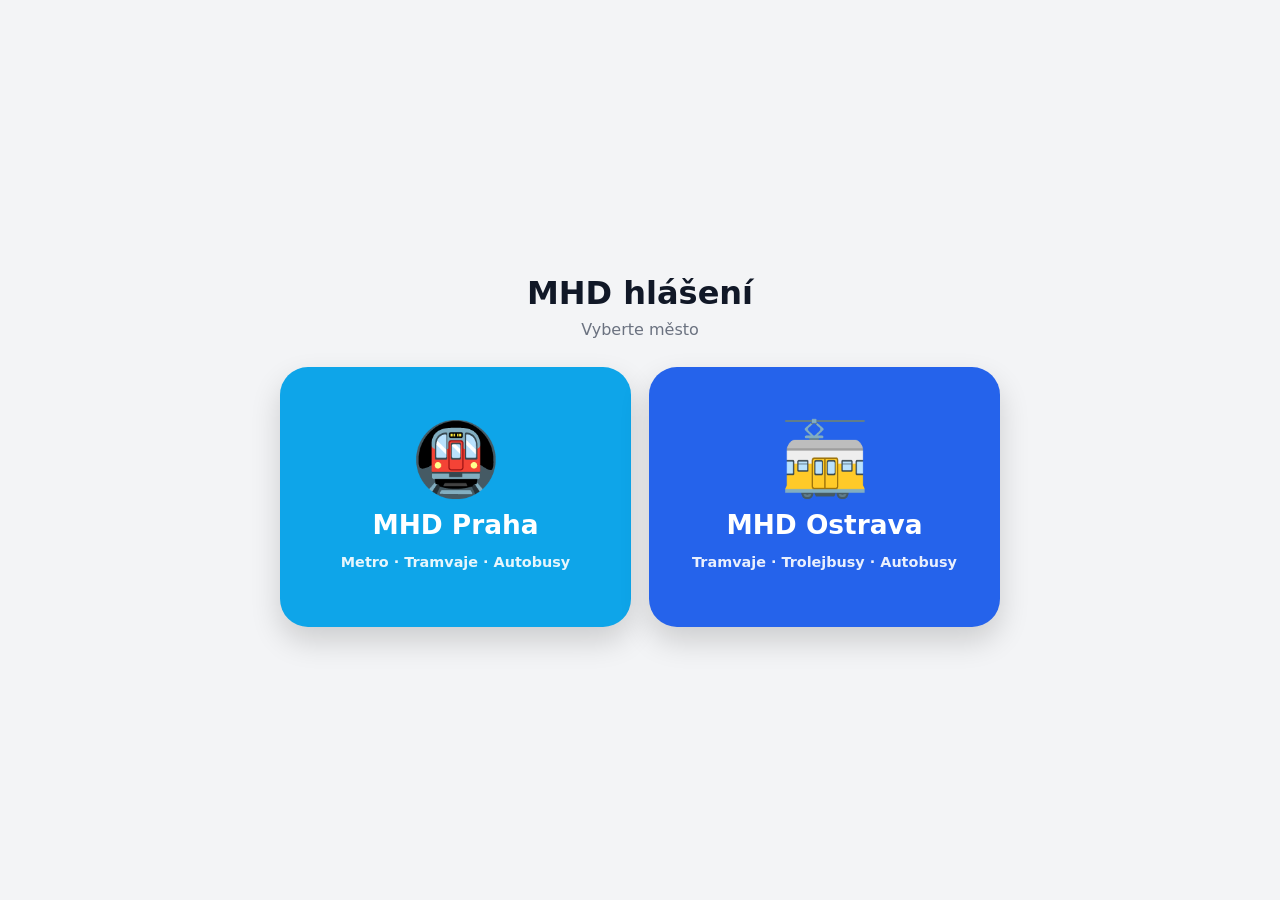
==== commit 0e1d39a4: "Add city launcher for Prague and Ostrava" ====
--- a/index.html
+++ b/index.html
@@ -6,40 +6,33 @@
   <meta name="theme-color" content="#111827" />
   <meta name="apple-mobile-web-app-capable" content="yes" />
   <meta name="apple-mobile-web-app-status-bar-style" content="black-translucent" />
-  <meta name="apple-mobile-web-app-title" content="Pražská doprava" />
+  <meta name="apple-mobile-web-app-title" content="MHD hlášení" />
   <link rel="manifest" href="manifest.webmanifest" />
   <link rel="apple-touch-icon" href="icons/icon-192.png" />
-  <link rel="stylesheet" href="styles.css" />
-  <title>Pražská doprava – hlášení</title>
+  <title>MHD hlášení – výběr města</title>
+  <style>
+    :root{color-scheme:light dark;--bg:#f3f4f6;--panel:#fff;--text:#111827;--muted:#6b7280;--border:#d1d5db;--praha:#0ea5e9;--ostrava:#2563eb}
+    @media(prefers-color-scheme:dark){:root{--bg:#0b1020;--panel:#111827;--text:#f9fafb;--muted:#9ca3af;--border:#374151}}
+    *{box-sizing:border-box}body{margin:0;min-height:100vh;font-family:-apple-system,BlinkMacSystemFont,"SF Pro Text",system-ui,sans-serif;background:var(--bg);color:var(--text);display:grid;place-items:center;padding:calc(24px + env(safe-area-inset-top)) 18px calc(24px + env(safe-area-inset-bottom))}.launcher{width:min(100%,720px)}h1{font-size:2rem;margin:0 0 8px;text-align:center}.subtitle{margin:0 0 28px;text-align:center;color:var(--muted);font-size:1rem}.city-grid{display:grid;grid-template-columns:1fr 1fr;gap:18px}.city-btn{min-height:260px;border-radius:28px;text-decoration:none;color:white;display:flex;flex-direction:column;align-items:center;justify-content:center;gap:14px;font-size:1.65rem;font-weight:800;box-shadow:0 14px 30px rgba(0,0,0,.16);transition:transform .12s ease,filter .12s ease}.city-btn:active{transform:scale(.985)}.city-btn.praha{background:var(--praha)}.city-btn.ostrava{background:var(--ostrava)}.city-icon{font-size:4.5rem;line-height:1}.city-sub{font-size:.9rem;font-weight:600;opacity:.9}@media(max-width:620px){.city-grid{grid-template-columns:1fr}.city-btn{min-height:210px}h1{font-size:1.7rem}}
+  </style>
 </head>
 <body>
-  <main class="app-shell">
-    <header class="hero"><h1>Pražská doprava</h1><div id="lineBadge" class="line-badge">A</div></header>
-
-    <section class="panel mode-panel" aria-label="Dopravní prostředek">
-      <div class="mode-picker">
-        <button class="mode-btn active" data-mode="metro" type="button" aria-label="Metro">
-          <svg viewBox="0 0 64 64" aria-hidden="true"><circle cx="32" cy="32" r="26" fill="currentColor"/><path d="M19 43V20h7l6 10 6-10h7v23h-7V31l-6 10-6-10v12z" fill="white"/></svg><span>Metro</span>
-        </button>
-        <button class="mode-btn" data-mode="tram" type="button" aria-label="Tramvaj">
-          <svg viewBox="0 0 64 64" aria-hidden="true"><path d="M19 7h26v5H35v5h8c5 0 8 3 8 8v20c0 5-3 8-8 8l5 5h-7l-5-5h-8l-5 5h-7l5-5c-5 0-8-3-8-8V25c0-5 3-8 8-8h8v-5H19zm1 18v12h24V25zm4 18a4 4 0 1 0 0 8 4 4 0 0 0 0-8m16 0a4 4 0 1 0 0 8 4 4 0 0 0 0-8" fill="currentColor"/></svg><span>Tramvaj</span>
-        </button>
-        <button class="mode-btn" data-mode="bus" type="button" aria-label="Autobus">
-          <svg viewBox="0 0 64 64" aria-hidden="true"><path d="M16 9h32c5 0 8 4 8 9v28c0 4-3 7-7 7h-1v5h-7v-5H23v5h-7v-5h-1c-4 0-7-3-7-7V18c0-5 3-9 8-9m0 8v17h32V17zm3 24a4 4 0 1 0 0 8 4 4 0 0 0 0-8m26 0a4 4 0 1 0 0 8 4 4 0 0 0 0-8" fill="currentColor"/></svg><span>Autobus</span>
-        </button>
-      </div>
-    </section>
-
-    <section class="panel controls"><label>Linka<select id="lineSelect"></select></label><label>Směr<select id="directionSelect"></select></label><label id="stopLabel">Stanice<select id="stationSelect"></select></label></section>
-
-    <section class="panel announcement-panel">
-      <p id="announcementText" class="announcement"></p>
-      <label class="auto-next"><span>Automaticky další zastávka</span><span class="ios-switch"><input id="autoNext" type="checkbox" role="switch" aria-label="Automaticky další zastávka"/><span class="ios-slider" aria-hidden="true"></span></span></label>
-      <div class="play-zone"><button id="playBtn" class="primary play-main">Spustit hlášení</button></div>
-      <div class="nav-row"><button id="prevBtn" class="secondary">Předchozí</button><button id="nextBtn" class="secondary">Další</button></div>
-      <span id="audioMode" hidden></span><p id="status" hidden></p><div id="sequence" hidden></div>
-    </section>
-
-    <section class="panel"><div class="panel-head"><span>Trasa</span><span id="stationCount" class="chip"></span></div><div id="routeList" class="route-list"></div></section>
-  </main><script src="app.js"></script>
-</body></html>
+  <main class="launcher">
+    <h1>MHD hlášení</h1>
+    <p class="subtitle">Vyberte město</p>
+    <div class="city-grid">
+      <a class="city-btn praha" href="praha/" aria-label="Spustit MHD Praha">
+        <span class="city-icon" aria-hidden="true">🚇</span>
+        <span>MHD Praha</span>
+        <span class="city-sub">Metro · Tramvaje · Autobusy</span>
+      </a>
+      <a class="city-btn ostrava" href="ostrava/" aria-label="Spustit MHD Ostrava">
+        <span class="city-icon" aria-hidden="true">🚋</span>
+        <span>MHD Ostrava</span>
+        <span class="city-sub">Tramvaje · Trolejbusy · Autobusy</span>
+      </a>
+    </div>
+  </main>
+  <script>if('serviceWorker' in navigator)window.addEventListener('load',()=>navigator.serviceWorker.register('service-worker.js').catch(()=>{}));</script>
+</body>
+</html>
